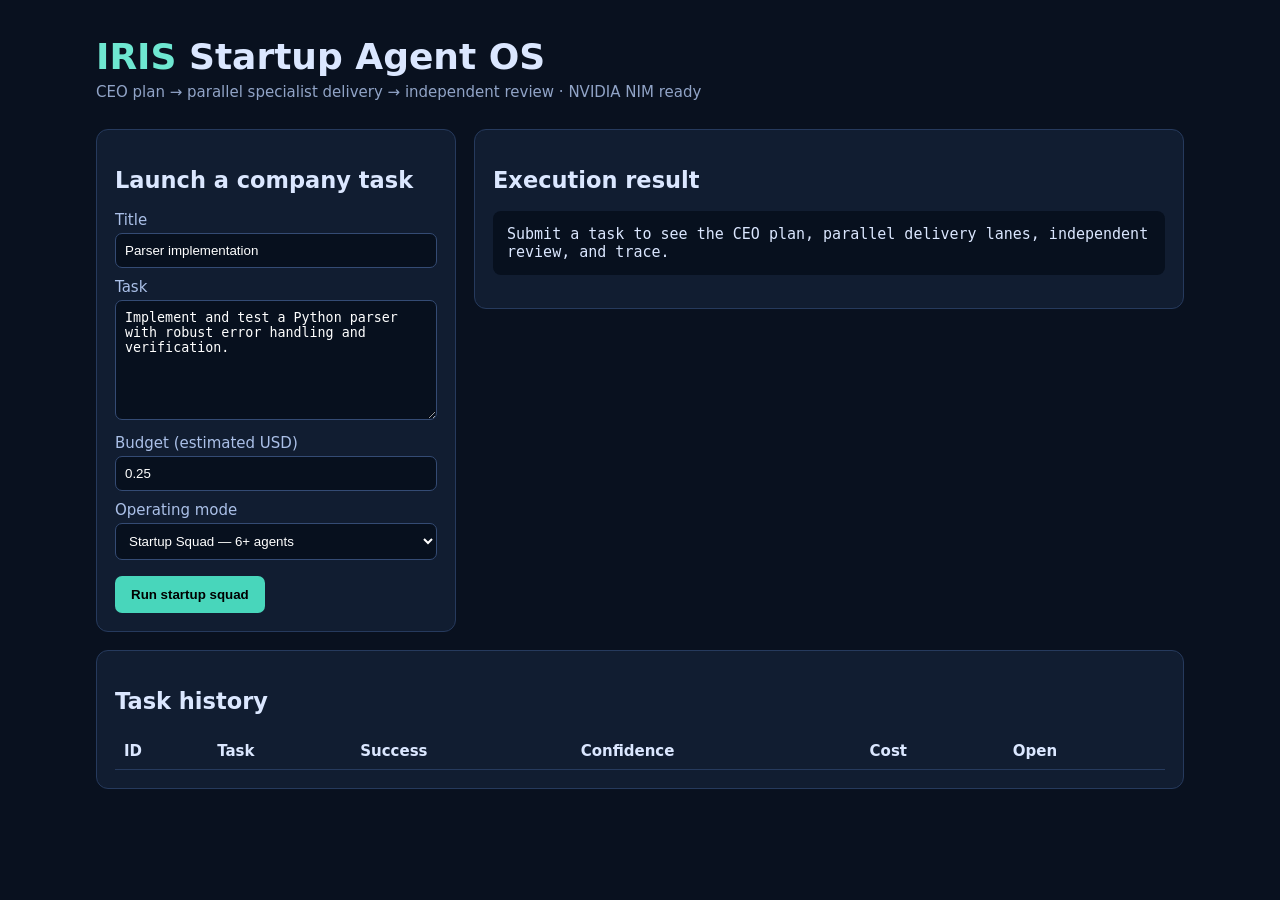
==== iris/dashboard.html @ 812ba133 "first commit" ====
<!doctype html>
<html><head><meta charset="utf-8"><title>IRIS Startup Agent OS</title><style>
*{box-sizing:border-box}body{margin:0;background:#09111f;color:#dbe7ff;font:15px system-ui,sans-serif}main{max-width:1160px;margin:auto;padding:36px}h1{font-size:36px;margin:0}h1 span{color:#6ee7d1}.sub{color:#91a4c7;margin:6px 0 28px}.grid{display:grid;grid-template-columns:360px 1fr;gap:18px}.card{background:#111d31;border:1px solid #263a5d;border-radius:12px;padding:18px}label{display:block;margin:10px 0 4px;color:#abc0e8}input,textarea,select{width:100%;background:#07101e;color:#fff;border:1px solid #344b74;border-radius:7px;padding:9px}textarea{height:120px}button{margin-top:16px;background:#48d6bb;border:0;border-radius:7px;padding:11px 16px;font-weight:700;cursor:pointer}.stat{display:inline-block;background:#182a47;border-radius:8px;padding:12px;margin:0 8px 12px 0}.stat b{font-size:22px;display:block;color:#6ee7d1}pre{white-space:pre-wrap;background:#07101e;padding:14px;border-radius:8px;max-height:430px;overflow:auto}table{width:100%;border-collapse:collapse}td,th{padding:9px;border-bottom:1px solid #263a5d;text-align:left}a{color:#6ee7d1;cursor:pointer}.pill{color:#6ee7d1}@media(max-width:760px){.grid{grid-template-columns:1fr}main{padding:18px}}
</style></head><body><main><h1><span>IRIS</span> Startup Agent OS</h1><p class="sub">CEO plan → parallel specialist delivery → independent review · NVIDIA NIM ready</p><div class="grid"><section class="card"><h2>Launch a company task</h2><label>Title</label><input id="title" value="Parser implementation"><label>Task</label><textarea id="prompt">Implement and test a Python parser with robust error handling and verification.</textarea><label>Budget (estimated USD)</label><input id="budget" type="number" step=".01" value="0.25"><label>Operating mode</label><select id="baseline"><option value="B8">Startup Squad — 6+ agents</option><option value="B0">Single CEO</option><option value="B1">Small team</option><option value="B3">Parallel squad</option><option value="B5">Resource-aware squad</option><option value="B7">Experience-aware squad</option></select><button onclick="submitTask()">Run startup squad</button></section><section><div id="stats"></div><div class="card"><h2>Execution result</h2><pre id="result">Submit a task to see the CEO plan, parallel delivery lanes, independent review, and trace.</pre></div></section></div><section class="card" style="margin-top:18px"><h2>Task history</h2><table><thead><tr><th>ID</th><th>Task</th><th>Success</th><th>Confidence</th><th>Cost</th><th>Open</th></tr></thead><tbody id="history"></tbody></table></section></main><script>
async function load(){let d=await fetch('/api/dashboard').then(r=>r.json());stats.innerHTML=`<div class=stat><b>${d.completed}</b>runs</div><div class=stat><b>${Math.round(d.success_rate*100)}%</b>success rate</div>`;history.innerHTML=d.tasks.map(t=>`<tr><td>${t.id}</td><td>${t.title}</td><td class=pill>${t.success?'PASS':'FAIL'}</td><td>${t.confidence}</td><td>$${t.cost}</td><td><a onclick="openTask(${t.id})">trace</a></td></tr>`).join('')}
async function submitTask(){result.textContent='CEO planning and launching parallel agents…';let body={title:title.value,prompt:prompt.value,budget:+budget.value,baseline:baseline.value};let d=await fetch('/api/tasks',{method:'POST',headers:{'Content-Type':'application/json'},body:JSON.stringify(body)}).then(r=>r.json());result.textContent=JSON.stringify(d,null,2);load()}
async function openTask(id){let d=await fetch('/api/tasks/'+id).then(r=>r.json());result.textContent=JSON.stringify(d,null,2)}load();
</script></body></html>
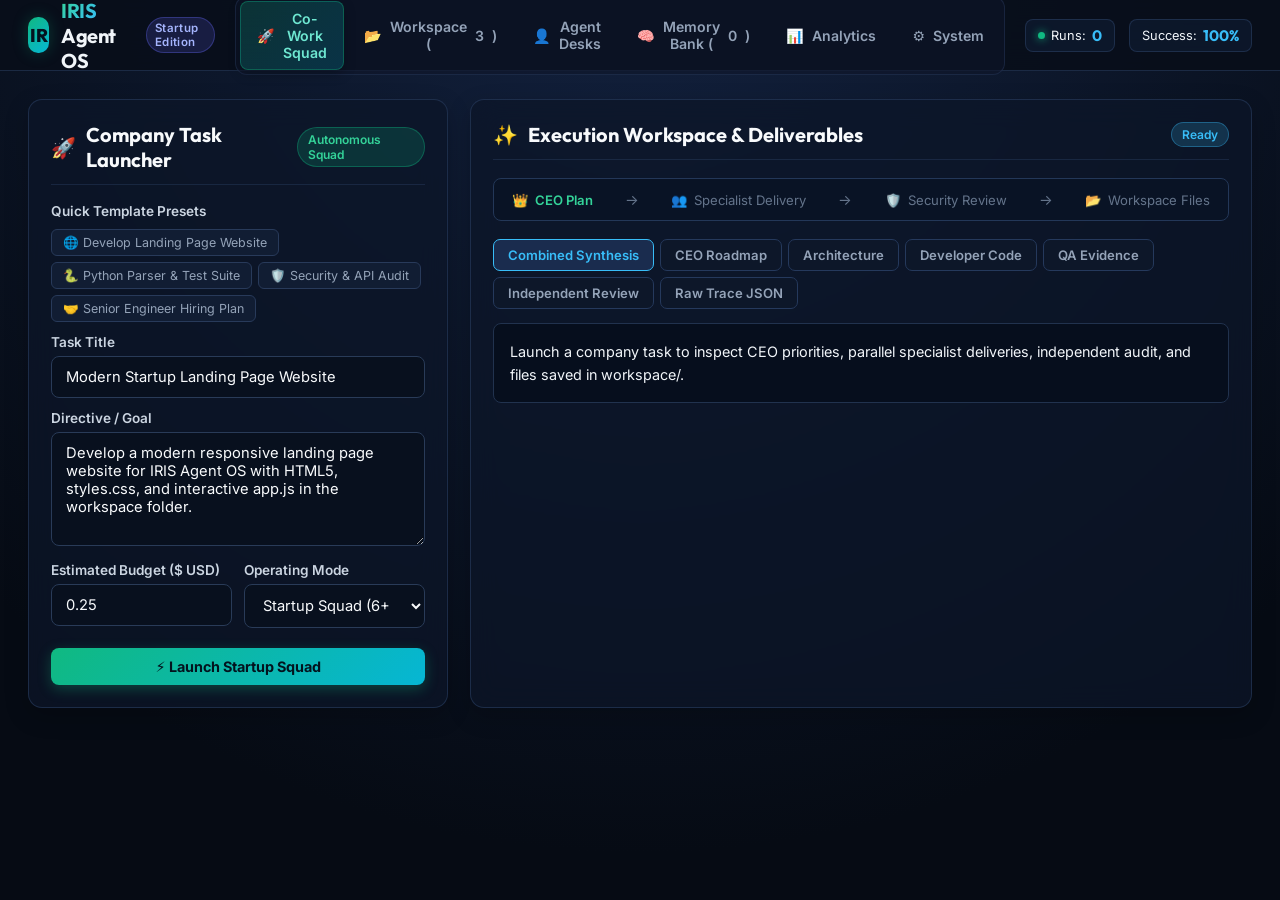
==== commit eadafc2d: "dashboard update" ====
--- a/iris/dashboard.html
+++ b/iris/dashboard.html
@@ -1,8 +1,1582 @@
 <!doctype html>
-<html><head><meta charset="utf-8"><title>IRIS Startup Agent OS</title><style>
-*{box-sizing:border-box}body{margin:0;background:#09111f;color:#dbe7ff;font:15px system-ui,sans-serif}main{max-width:1160px;margin:auto;padding:36px}h1{font-size:36px;margin:0}h1 span{color:#6ee7d1}.sub{color:#91a4c7;margin:6px 0 28px}.grid{display:grid;grid-template-columns:360px 1fr;gap:18px}.card{background:#111d31;border:1px solid #263a5d;border-radius:12px;padding:18px}label{display:block;margin:10px 0 4px;color:#abc0e8}input,textarea,select{width:100%;background:#07101e;color:#fff;border:1px solid #344b74;border-radius:7px;padding:9px}textarea{height:120px}button{margin-top:16px;background:#48d6bb;border:0;border-radius:7px;padding:11px 16px;font-weight:700;cursor:pointer}.stat{display:inline-block;background:#182a47;border-radius:8px;padding:12px;margin:0 8px 12px 0}.stat b{font-size:22px;display:block;color:#6ee7d1}pre{white-space:pre-wrap;background:#07101e;padding:14px;border-radius:8px;max-height:430px;overflow:auto}table{width:100%;border-collapse:collapse}td,th{padding:9px;border-bottom:1px solid #263a5d;text-align:left}a{color:#6ee7d1;cursor:pointer}.pill{color:#6ee7d1}@media(max-width:760px){.grid{grid-template-columns:1fr}main{padding:18px}}
-</style></head><body><main><h1><span>IRIS</span> Startup Agent OS</h1><p class="sub">CEO plan → parallel specialist delivery → independent review · NVIDIA NIM ready</p><div class="grid"><section class="card"><h2>Launch a company task</h2><label>Title</label><input id="title" value="Parser implementation"><label>Task</label><textarea id="prompt">Implement and test a Python parser with robust error handling and verification.</textarea><label>Budget (estimated USD)</label><input id="budget" type="number" step=".01" value="0.25"><label>Operating mode</label><select id="baseline"><option value="B8">Startup Squad — 6+ agents</option><option value="B0">Single CEO</option><option value="B1">Small team</option><option value="B3">Parallel squad</option><option value="B5">Resource-aware squad</option><option value="B7">Experience-aware squad</option></select><button onclick="submitTask()">Run startup squad</button></section><section><div id="stats"></div><div class="card"><h2>Execution result</h2><pre id="result">Submit a task to see the CEO plan, parallel delivery lanes, independent review, and trace.</pre></div></section></div><section class="card" style="margin-top:18px"><h2>Task history</h2><table><thead><tr><th>ID</th><th>Task</th><th>Success</th><th>Confidence</th><th>Cost</th><th>Open</th></tr></thead><tbody id="history"></tbody></table></section></main><script>
-async function load(){let d=await fetch('/api/dashboard').then(r=>r.json());stats.innerHTML=`<div class=stat><b>${d.completed}</b>runs</div><div class=stat><b>${Math.round(d.success_rate*100)}%</b>success rate</div>`;history.innerHTML=d.tasks.map(t=>`<tr><td>${t.id}</td><td>${t.title}</td><td class=pill>${t.success?'PASS':'FAIL'}</td><td>${t.confidence}</td><td>$${t.cost}</td><td><a onclick="openTask(${t.id})">trace</a></td></tr>`).join('')}
-async function submitTask(){result.textContent='CEO planning and launching parallel agents…';let body={title:title.value,prompt:prompt.value,budget:+budget.value,baseline:baseline.value};let d=await fetch('/api/tasks',{method:'POST',headers:{'Content-Type':'application/json'},body:JSON.stringify(body)}).then(r=>r.json());result.textContent=JSON.stringify(d,null,2);load()}
-async function openTask(id){let d=await fetch('/api/tasks/'+id).then(r=>r.json());result.textContent=JSON.stringify(d,null,2)}load();
-</script></body></html>
+<html lang="en">
+<head>
+  <meta charset="utf-8">
+  <meta name="viewport" content="width=device-width, initial-scale=1.0">
+  <title>IRIS Startup Agent OS — Autonomous Co-Work & Multi-Agent Workspace</title>
+  <link rel="preconnect" href="https://fonts.googleapis.com">
+  <link rel="preconnect" href="https://fonts.gstatic.com" crossorigin>
+  <link href="https://fonts.googleapis.com/css2?family=Outfit:wght@400;500;600;700;800&family=Inter:wght@300;400;500;600;700&family=JetBrains+Mono:wght@400;500&display=swap" rel="stylesheet">
+  <style>
+    :root {
+      --bg-base: #060b14;
+      --bg-card: rgba(13, 22, 40, 0.75);
+      --bg-card-hover: rgba(18, 30, 54, 0.85);
+      --border: rgba(45, 66, 102, 0.55);
+      --border-focus: #38bdf8;
+      --primary: #10b981;
+      --primary-glow: rgba(16, 185, 129, 0.25);
+      --accent: #06b6d4;
+      --indigo: #6366f1;
+      --warning: #f59e0b;
+      --danger: #ef4444;
+      --text: #f1f5f9;
+      --text-muted: #94a3b8;
+      --text-dim: #64748b;
+      --radius: 14px;
+      --radius-sm: 8px;
+    }
+    * { box-sizing: border-box; margin: 0; padding: 0; }
+    body {
+      background: radial-gradient(circle at 50% -10%, #132240 0%, var(--bg-base) 80%);
+      color: var(--text);
+      font-family: 'Inter', system-ui, sans-serif;
+      min-height: 100vh;
+      display: flex;
+      flex-direction: column;
+    }
+    a { color: var(--accent); text-decoration: none; cursor: pointer; }
+    button { font-family: inherit; }
+
+    /* Top Navigation Header */
+    header.navbar {
+      background: rgba(8, 14, 26, 0.88);
+      backdrop-filter: blur(18px);
+      border-bottom: 1px solid var(--border);
+      position: sticky;
+      top: 0;
+      z-index: 100;
+      padding: 0 28px;
+    }
+    .nav-inner {
+      max-width: 1400px;
+      margin: 0 auto;
+      height: 70px;
+      display: flex;
+      align-items: center;
+      justify-content: space-between;
+      gap: 20px;
+    }
+    .brand {
+      display: flex;
+      align-items: center;
+      gap: 12px;
+      cursor: pointer;
+    }
+    .brand-logo {
+      width: 36px;
+      height: 36px;
+      border-radius: 10px;
+      background: linear-gradient(135deg, #10b981, #06b6d4);
+      display: flex;
+      align-items: center;
+      justify-content: center;
+      font-family: 'Outfit', sans-serif;
+      font-weight: 800;
+      color: #03131e;
+      font-size: 1.15rem;
+      box-shadow: 0 0 16px var(--primary-glow);
+    }
+    .brand-title {
+      font-family: 'Outfit', sans-serif;
+      font-weight: 700;
+      font-size: 1.25rem;
+      letter-spacing: -0.5px;
+    }
+    .brand-title span {
+      background: linear-gradient(135deg, #34d399, #38bdf8);
+      -webkit-background-clip: text;
+      -webkit-text-fill-color: transparent;
+    }
+    .brand-badge {
+      font-size: 0.72rem;
+      background: rgba(99, 102, 241, 0.18);
+      border: 1px solid rgba(99, 102, 241, 0.35);
+      color: #a5b4fc;
+      padding: 3px 8px;
+      border-radius: 999px;
+      font-weight: 600;
+      letter-spacing: 0.3px;
+    }
+
+    /* Nav Tabs */
+    .nav-tabs {
+      display: flex;
+      align-items: center;
+      gap: 4px;
+      background: rgba(15, 23, 42, 0.6);
+      padding: 4px;
+      border-radius: 12px;
+      border: 1px solid rgba(45, 66, 102, 0.4);
+    }
+    .nav-btn {
+      background: transparent;
+      border: none;
+      color: var(--text-muted);
+      font-size: 0.88rem;
+      font-weight: 600;
+      padding: 8px 16px;
+      border-radius: 8px;
+      cursor: pointer;
+      display: flex;
+      align-items: center;
+      gap: 8px;
+      transition: all 0.2s ease;
+    }
+    .nav-btn:hover { color: var(--text); background: rgba(255, 255, 255, 0.05); }
+    .nav-btn.active {
+      background: linear-gradient(135deg, rgba(16, 185, 129, 0.2), rgba(6, 182, 212, 0.2));
+      color: #6ee7d1;
+      border: 1px solid rgba(16, 185, 129, 0.35);
+      box-shadow: 0 4px 12px rgba(0, 0, 0, 0.25);
+    }
+    .pulse-dot {
+      width: 7px;
+      height: 7px;
+      border-radius: 50%;
+      background: var(--primary);
+      box-shadow: 0 0 8px var(--primary);
+      animation: pulse 2s infinite;
+    }
+    @keyframes pulse { 0%, 100% { opacity: 1; transform: scale(1); } 50% { opacity: 0.4; transform: scale(0.8); } }
+
+    /* Quick KPI Bar */
+    .nav-kpis {
+      display: flex;
+      align-items: center;
+      gap: 14px;
+    }
+    .kpi-chip {
+      background: rgba(18, 30, 54, 0.6);
+      border: 1px solid var(--border);
+      padding: 6px 12px;
+      border-radius: 8px;
+      font-size: 0.8rem;
+      display: flex;
+      align-items: center;
+      gap: 6px;
+    }
+    .kpi-chip strong { color: #38bdf8; font-family: 'Outfit', sans-serif; font-size: 0.95rem; }
+
+    /* Main Container & Page Views */
+    main.content {
+      max-width: 1400px;
+      width: 100%;
+      margin: 0 auto;
+      padding: 28px 28px 60px;
+      flex: 1;
+    }
+    .page-view { display: none; animation: fadeIn 0.25s ease-out; }
+    .page-view.active { display: block; }
+    @keyframes fadeIn { from { opacity: 0; transform: translateY(6px); } to { opacity: 1; transform: translateY(0); } }
+
+    /* Common Card Styles */
+    .card {
+      background: var(--bg-card);
+      border: 1px solid var(--border);
+      border-radius: var(--radius);
+      padding: 22px;
+      backdrop-filter: blur(14px);
+      box-shadow: 0 8px 24px rgba(0, 0, 0, 0.2);
+    }
+    .card-header {
+      display: flex;
+      align-items: center;
+      justify-content: space-between;
+      margin-bottom: 18px;
+      padding-bottom: 12px;
+      border-bottom: 1px solid rgba(45, 66, 102, 0.4);
+    }
+    .card-title {
+      font-family: 'Outfit', sans-serif;
+      font-size: 1.25rem;
+      font-weight: 700;
+      color: #f8fafc;
+      display: flex;
+      align-items: center;
+      gap: 10px;
+    }
+    .badge-pill {
+      font-size: 0.75rem;
+      font-weight: 600;
+      padding: 4px 10px;
+      border-radius: 999px;
+      display: inline-flex;
+      align-items: center;
+      gap: 5px;
+    }
+    .badge-pill.green { background: rgba(16, 185, 129, 0.18); color: #34d399; border: 1px solid rgba(16, 185, 129, 0.35); }
+    .badge-pill.blue { background: rgba(56, 189, 248, 0.18); color: #38bdf8; border: 1px solid rgba(56, 189, 248, 0.35); }
+    .badge-pill.amber { background: rgba(245, 158, 11, 0.18); color: #fbbf24; border: 1px solid rgba(245, 158, 11, 0.35); }
+    .badge-pill.rose { background: rgba(239, 68, 68, 0.18); color: #f87171; border: 1px solid rgba(239, 68, 68, 0.35); }
+
+    /* Form Inputs */
+    label { display: block; font-size: 0.85rem; font-weight: 600; color: #cbd5e1; margin: 12px 0 6px; }
+    input, textarea, select {
+      width: 100%;
+      background: #08101e;
+      color: #f8fafc;
+      border: 1px solid #293b58;
+      border-radius: var(--radius-sm);
+      padding: 11px 14px;
+      font-family: inherit;
+      font-size: 0.92rem;
+      outline: none;
+      transition: border-color 0.2s, box-shadow 0.2s;
+    }
+    input:focus, textarea:focus, select:focus {
+      border-color: var(--border-focus);
+      box-shadow: 0 0 0 3px rgba(56, 189, 248, 0.15);
+    }
+    textarea { resize: vertical; min-height: 110px; }
+
+    /* Buttons */
+    .btn {
+      display: inline-flex;
+      align-items: center;
+      justify-content: center;
+      gap: 8px;
+      padding: 10px 20px;
+      border-radius: var(--radius-sm);
+      font-weight: 600;
+      font-size: 0.9rem;
+      cursor: pointer;
+      border: none;
+      transition: all 0.2s ease;
+    }
+    .btn-primary {
+      background: linear-gradient(135deg, #10b981 0%, #06b6d4 100%);
+      color: #03131e;
+      font-weight: 700;
+      box-shadow: 0 4px 14px rgba(16, 185, 129, 0.3);
+    }
+    .btn-primary:hover {
+      opacity: 0.92;
+      transform: translateY(-1px);
+      box-shadow: 0 6px 20px rgba(16, 185, 129, 0.4);
+    }
+    .btn-secondary {
+      background: #17253d;
+      color: #e2e8f0;
+      border: 1px solid #334768;
+    }
+    .btn-secondary:hover { background: #1e3354; color: #fff; }
+    .btn-danger { background: rgba(239, 68, 68, 0.2); color: #f87171; border: 1px solid rgba(239, 68, 68, 0.4); }
+    .btn-danger:hover { background: rgba(239, 68, 68, 0.3); }
+
+    /* Grid Layouts */
+    .grid-cowork {
+      display: grid;
+      grid-template-columns: 420px 1fr;
+      gap: 22px;
+    }
+    @media (max-width: 1024px) {
+      .grid-cowork { grid-template-columns: 1fr; }
+    }
+
+    /* Template Presets */
+    .presets-container {
+      display: flex;
+      flex-wrap: wrap;
+      gap: 6px;
+      margin-top: 10px;
+      margin-bottom: 12px;
+    }
+    .preset-chip {
+      background: #111d33;
+      border: 1px solid #283a5a;
+      color: #94a3b8;
+      padding: 5px 11px;
+      border-radius: 6px;
+      font-size: 0.78rem;
+      cursor: pointer;
+      transition: all 0.15s;
+    }
+    .preset-chip:hover {
+      background: #1c2e4e;
+      color: #38bdf8;
+      border-color: #38bdf8;
+    }
+
+    /* Execution Progress Banner */
+    .execution-steps {
+      display: flex;
+      align-items: center;
+      justify-content: space-between;
+      background: #091325;
+      border: 1px solid #233758;
+      padding: 12px 18px;
+      border-radius: var(--radius-sm);
+      margin-bottom: 18px;
+      font-size: 0.82rem;
+    }
+    .step-item {
+      display: flex;
+      align-items: center;
+      gap: 7px;
+      color: var(--text-dim);
+    }
+    .step-item.active { color: #38bdf8; font-weight: 600; }
+    .step-item.done { color: #34d399; font-weight: 600; }
+    .step-arrow { color: var(--text-dim); font-size: 0.9rem; }
+
+    /* Memory Recall Banner */
+    .memory-recall-banner {
+      background: linear-gradient(135deg, rgba(99, 102, 241, 0.15), rgba(6, 182, 212, 0.15));
+      border: 1px solid rgba(99, 102, 241, 0.4);
+      border-radius: var(--radius-sm);
+      padding: 12px 16px;
+      margin-bottom: 16px;
+      display: flex;
+      align-items: center;
+      gap: 12px;
+      font-size: 0.88rem;
+    }
+    .memory-icon { font-size: 1.3rem; }
+
+    /* Deliverables Tabs */
+    .deliverables-tabs {
+      display: flex;
+      flex-wrap: wrap;
+      gap: 6px;
+      margin-bottom: 14px;
+    }
+    .deliv-tab-btn {
+      background: #0d1729;
+      border: 1px solid #25395c;
+      color: #94a3b8;
+      padding: 7px 14px;
+      border-radius: 7px;
+      font-size: 0.82rem;
+      cursor: pointer;
+      font-weight: 600;
+    }
+    .deliv-tab-btn.active {
+      background: #1a2c4e;
+      color: #38bdf8;
+      border-color: #38bdf8;
+    }
+    .deliverable-content {
+      background: #060e1d;
+      border: 1px solid #21324e;
+      border-radius: var(--radius-sm);
+      padding: 16px;
+      font-size: 0.9rem;
+      line-height: 1.6;
+      max-height: 480px;
+      overflow-y: auto;
+      white-space: pre-wrap;
+      font-family: 'Inter', sans-serif;
+    }
+
+    /* Workspace Explorer Layout */
+    .grid-workspace {
+      display: grid;
+      grid-template-columns: 340px 1fr;
+      gap: 22px;
+      height: calc(100vh - 170px);
+      min-height: 600px;
+    }
+    .file-list {
+      display: flex;
+      flex-direction: column;
+      gap: 6px;
+      overflow-y: auto;
+      max-height: calc(100vh - 270px);
+    }
+    .file-item {
+      display: flex;
+      align-items: center;
+      justify-content: space-between;
+      background: #091325;
+      border: 1px solid #223555;
+      padding: 10px 14px;
+      border-radius: 8px;
+      cursor: pointer;
+      transition: all 0.15s;
+    }
+    .file-item:hover, .file-item.selected {
+      background: #132442;
+      border-color: #38bdf8;
+    }
+    .file-item-name {
+      display: flex;
+      align-items: center;
+      gap: 8px;
+      font-size: 0.88rem;
+      font-weight: 500;
+    }
+    .file-meta { font-size: 0.72rem; color: var(--text-dim); }
+
+    /* Workspace Live Preview Iframe */
+    .preview-container {
+      width: 100%;
+      height: 100%;
+      display: flex;
+      flex-direction: column;
+      background: #091325;
+      border-radius: var(--radius-sm);
+      overflow: hidden;
+      border: 1px solid #223555;
+    }
+    .preview-toolbar {
+      display: flex;
+      align-items: center;
+      justify-content: space-between;
+      background: #0e1b30;
+      padding: 10px 16px;
+      border-bottom: 1px solid #223555;
+    }
+    .preview-url {
+      background: #07101e;
+      border: 1px solid #223555;
+      border-radius: 6px;
+      padding: 4px 12px;
+      font-family: monospace;
+      font-size: 0.8rem;
+      color: #38bdf8;
+      display: flex;
+      align-items: center;
+      gap: 8px;
+    }
+    .preview-iframe {
+      width: 100%;
+      flex: 1;
+      border: none;
+      background: #fff;
+    }
+
+    /* Agent Desks View */
+    .agent-selector-bar {
+      display: flex;
+      flex-wrap: wrap;
+      gap: 8px;
+      margin-bottom: 22px;
+    }
+    .agent-pill-btn {
+      background: #0d1729;
+      border: 1px solid #25395c;
+      color: #cbd5e1;
+      padding: 10px 18px;
+      border-radius: 10px;
+      font-size: 0.88rem;
+      font-weight: 600;
+      cursor: pointer;
+      display: flex;
+      align-items: center;
+      gap: 8px;
+      transition: all 0.2s;
+    }
+    .agent-pill-btn:hover { background: #172744; border-color: #38bdf8; }
+    .agent-pill-btn.active {
+      background: linear-gradient(135deg, rgba(16, 185, 129, 0.25), rgba(6, 182, 212, 0.25));
+      border-color: #34d399;
+      color: #fff;
+      box-shadow: 0 4px 14px rgba(16, 185, 129, 0.2);
+    }
+    .agent-desk-grid {
+      display: grid;
+      grid-template-columns: 380px 1fr;
+      gap: 22px;
+    }
+    @media (max-width: 960px) { .agent-desk-grid { grid-template-columns: 1fr; } }
+
+    /* Firewall Alert Banner */
+    .firewall-alert {
+      background: rgba(239, 68, 68, 0.12);
+      border: 1px solid rgba(239, 68, 68, 0.45);
+      border-radius: var(--radius-sm);
+      padding: 16px;
+      margin-top: 14px;
+      animation: shake 0.3s ease-in-out;
+    }
+    @keyframes shake {
+      0%, 100% { transform: translateX(0); }
+      25% { transform: translateX(-4px); }
+      75% { transform: translateX(4px); }
+    }
+    .firewall-alert-header {
+      display: flex;
+      align-items: center;
+      gap: 8px;
+      color: #f87171;
+      font-weight: 700;
+      font-size: 0.95rem;
+      margin-bottom: 8px;
+    }
+    .firewall-alert p {
+      color: #cbd5e1;
+      font-size: 0.88rem;
+      line-height: 1.5;
+    }
+
+    /* Memory Bank View */
+    .memory-grid {
+      display: grid;
+      grid-template-columns: repeat(auto-fill, minmax(320px, 1fr));
+      gap: 18px;
+      margin-top: 18px;
+    }
+    .memory-card {
+      background: var(--bg-card);
+      border: 1px solid var(--border);
+      border-radius: var(--radius);
+      padding: 18px;
+      display: flex;
+      flex-direction: column;
+      justify-content: space-between;
+      transition: transform 0.2s, border-color 0.2s;
+    }
+    .memory-card:hover { transform: translateY(-3px); border-color: rgba(99, 102, 241, 0.6); }
+    .memory-header { display: flex; align-items: center; justify-content: space-between; margin-bottom: 10px; }
+    .keywords-wrap { display: flex; flex-wrap: wrap; gap: 4px; margin-bottom: 12px; }
+    .kw-tag { background: #15223c; border: 1px solid #2b3d60; color: #7dd3fc; font-size: 0.72rem; padding: 2px 8px; border-radius: 4px; }
+    .lesson-text { font-size: 0.9rem; color: #e2e8f0; line-height: 1.5; font-style: italic; margin-bottom: 14px; }
+
+    /* Task History Table */
+    table.data-table {
+      width: 100%;
+      border-collapse: collapse;
+      font-size: 0.88rem;
+    }
+    table.data-table th, table.data-table td {
+      padding: 12px 14px;
+      border-bottom: 1px solid rgba(45, 66, 102, 0.45);
+      text-align: left;
+    }
+    table.data-table th {
+      background: #091325;
+      color: var(--text-muted);
+      font-weight: 600;
+      text-transform: uppercase;
+      font-size: 0.75rem;
+      letter-spacing: 0.5px;
+    }
+    table.data-table tr:hover td { background: rgba(255, 255, 255, 0.02); }
+
+    /* Modal */
+    .modal-backdrop {
+      position: fixed;
+      inset: 0;
+      background: rgba(0, 0, 0, 0.75);
+      backdrop-filter: blur(6px);
+      z-index: 200;
+      display: none;
+      align-items: center;
+      justify-content: center;
+      padding: 20px;
+    }
+    .modal-backdrop.active { display: flex; }
+    .modal-box {
+      background: #0e172a;
+      border: 1px solid var(--border);
+      border-radius: var(--radius);
+      max-width: 800px;
+      width: 100%;
+      max-height: 85vh;
+      display: flex;
+      flex-direction: column;
+      overflow: hidden;
+      box-shadow: 0 20px 40px rgba(0, 0, 0, 0.6);
+    }
+    .modal-header {
+      padding: 18px 22px;
+      border-bottom: 1px solid var(--border);
+      display: flex;
+      align-items: center;
+      justify-content: space-between;
+    }
+    .modal-body { padding: 22px; overflow-y: auto; flex: 1; }
+    .modal-close {
+      background: transparent;
+      border: none;
+      color: var(--text-dim);
+      font-size: 1.4rem;
+      cursor: pointer;
+    }
+    .modal-close:hover { color: #fff; }
+
+    /* Code Pre block */
+    pre.code-block {
+      background: #050b16;
+      border: 1px solid #1c2b42;
+      border-radius: var(--radius-sm);
+      padding: 14px;
+      font-family: 'JetBrains Mono', monospace;
+      font-size: 0.85rem;
+      color: #e2e8f0;
+      overflow-x: auto;
+      line-height: 1.5;
+    }
+  </style>
+</head>
+<body>
+
+  <!-- Top Navigation Header -->
+  <header class="navbar">
+    <div class="nav-inner">
+      <div class="brand" onclick="switchTab('cowork')">
+        <div class="brand-logo">IR</div>
+        <div>
+          <div class="brand-title"><span>IRIS</span> Agent OS</div>
+        </div>
+        <div class="brand-badge">Startup Edition</div>
+      </div>
+
+      <!-- Navigation Tabs -->
+      <nav class="nav-tabs">
+        <button class="nav-btn active" id="tab-btn-cowork" onclick="switchTab('cowork')">
+          <span>🚀</span> Co-Work Squad
+        </button>
+        <button class="nav-btn" id="tab-btn-workspace" onclick="switchTab('workspace')">
+          <span>📂</span> Workspace (<span id="nav-file-count">3</span>)
+        </button>
+        <button class="nav-btn" id="tab-btn-agents" onclick="switchTab('agents')">
+          <span>👤</span> Agent Desks
+        </button>
+        <button class="nav-btn" id="tab-btn-memory" onclick="switchTab('memory')">
+          <span>🧠</span> Memory Bank (<span id="nav-mem-count">0</span>)
+        </button>
+        <button class="nav-btn" id="tab-btn-history" onclick="switchTab('history')">
+          <span>📊</span> Analytics
+        </button>
+        <button class="nav-btn" id="tab-btn-settings" onclick="switchTab('settings')">
+          <span>⚙️</span> System
+        </button>
+      </nav>
+
+      <!-- KPI Bar -->
+      <div class="nav-kpis">
+        <div class="kpi-chip">
+          <span class="pulse-dot"></span>
+          <span>Runs:</span>
+          <strong id="kpi-runs">0</strong>
+        </div>
+        <div class="kpi-chip">
+          <span>Success:</span>
+          <strong id="kpi-success">100%</strong>
+        </div>
+      </div>
+    </div>
+  </header>
+
+  <main class="content">
+
+    <!-- PAGE 1: CO-WORK SQUAD WORKSPACE -->
+    <section id="page-cowork" class="page-view active">
+      <div class="grid-cowork">
+        <!-- Left: Task Composer -->
+        <div class="card">
+          <div class="card-header">
+            <div class="card-title"><span>🚀</span> Company Task Launcher</div>
+            <span class="badge-pill green">Autonomous Squad</span>
+          </div>
+
+          <label>Quick Template Presets</label>
+          <div class="presets-container">
+            <span class="preset-chip" onclick="applyPreset('website')">🌐 Develop Landing Page Website</span>
+            <span class="preset-chip" onclick="applyPreset('parser')">🐍 Python Parser & Test Suite</span>
+            <span class="preset-chip" onclick="applyPreset('security')">🛡️ Security & API Audit</span>
+            <span class="preset-chip" onclick="applyPreset('hiring')">🤝 Senior Engineer Hiring Plan</span>
+          </div>
+
+          <label for="task-title">Task Title</label>
+          <input id="task-title" value="Modern Startup Landing Page Website">
+
+          <label for="task-prompt">Directive / Goal</label>
+          <textarea id="task-prompt" rows="5">Develop a modern responsive landing page website for IRIS Agent OS with HTML5, styles.css, and interactive app.js in the workspace folder.</textarea>
+
+          <div style="display: grid; grid-template-columns: 1fr 1fr; gap: 12px;">
+            <div>
+              <label for="task-budget">Estimated Budget ($ USD)</label>
+              <input id="task-budget" type="number" step="0.05" value="0.25">
+            </div>
+            <div>
+              <label for="task-baseline">Operating Mode</label>
+              <select id="task-baseline">
+                <option value="B8">Startup Squad (6+ Specialists)</option>
+                <option value="B7">Experience & Memory Aware</option>
+                <option value="B5">Resource Aware Squad</option>
+                <option value="B3">Parallel Delivery Squad</option>
+                <option value="B1">Small Team</option>
+                <option value="B0">Solo CEO</option>
+              </select>
+            </div>
+          </div>
+
+          <button id="btn-run-squad" class="btn btn-primary" style="width: 100%; margin-top: 20px;" onclick="runSquadTask()">
+            <span>⚡ Launch Startup Squad</span>
+          </button>
+        </div>
+
+        <!-- Right: Execution Engine & Deliverables -->
+        <div class="card">
+          <div class="card-header">
+            <div class="card-title"><span>✨</span> Execution Workspace & Deliverables</div>
+            <div id="execution-status-badge" class="badge-pill blue">Ready</div>
+          </div>
+
+          <!-- Progress Stepper -->
+          <div class="execution-steps" id="execution-stepper">
+            <div class="step-item done" id="step-ceo"><span>👑</span> CEO Plan</div>
+            <span class="step-arrow">→</span>
+            <div class="step-item" id="step-parallel"><span>👥</span> Specialist Delivery</div>
+            <span class="step-arrow">→</span>
+            <div class="step-item" id="step-review"><span>🛡️</span> Security Review</div>
+            <span class="step-arrow">→</span>
+            <div class="step-item" id="step-workspace"><span>📂</span> Workspace Files</div>
+          </div>
+
+          <!-- Memory Recall Banner -->
+          <div id="memory-recall-box" class="memory-recall-banner" style="display: none;">
+            <div class="memory-icon">🧠</div>
+            <div>
+              <strong>Persistent Memory Injected:</strong>
+              <span id="memory-recall-text">Learned experience #1 matched task capabilities.</span>
+            </div>
+          </div>
+
+          <!-- Workspace Files Generated Pill -->
+          <div id="workspace-alert-box" style="display: none; margin-bottom: 14px; background: rgba(16,185,129,0.15); border: 1px solid rgba(16,185,129,0.4); border-radius: 8px; padding: 10px 14px; align-items: center; justify-content: space-between;">
+            <div style="font-size: 0.88rem; color: #34d399;">
+              🎉 <strong>Workspace Updated:</strong> New files written to <code style="color: #6ee7d1;">workspace/</code>!
+            </div>
+            <button class="btn btn-secondary" style="padding: 5px 12px; font-size: 0.8rem;" onclick="switchTab('workspace')">View in Workspace →</button>
+          </div>
+
+          <!-- Deliverables Tabs -->
+          <div class="deliverables-tabs" id="deliv-tabs-bar">
+            <button class="deliv-tab-btn active" onclick="showDeliverableTab('all')">Combined Synthesis</button>
+            <button class="deliv-tab-btn" onclick="showDeliverableTab('ceo')">CEO Roadmap</button>
+            <button class="deliv-tab-btn" onclick="showDeliverableTab('architect')">Architecture</button>
+            <button class="deliv-tab-btn" onclick="showDeliverableTab('developer')">Developer Code</button>
+            <button class="deliv-tab-btn" onclick="showDeliverableTab('testing')">QA Evidence</button>
+            <button class="deliv-tab-btn" onclick="showDeliverableTab('review')">Independent Review</button>
+            <button class="deliv-tab-btn" onclick="showDeliverableTab('json')">Raw Trace JSON</button>
+          </div>
+
+          <div class="deliverable-content" id="deliverable-body">Launch a company task to inspect CEO priorities, parallel specialist deliveries, independent audit, and files saved in workspace/.</div>
+        </div>
+      </div>
+    </section>
+
+    <!-- PAGE 2: WORKSPACE FILE EXPLORER & LIVE PREVIEW -->
+    <section id="page-workspace" class="page-view">
+      <div class="grid-workspace">
+        <!-- Left: Workspace File List -->
+        <div class="card" style="display: flex; flex-direction: column;">
+          <div class="card-header">
+            <div class="card-title"><span>📂</span> Workspace Files</div>
+            <button class="btn btn-secondary" style="padding: 4px 10px; font-size: 0.8rem;" onclick="loadWorkspaceFiles()">↻ Refresh</button>
+          </div>
+          <p style="color: var(--text-dim); font-size: 0.8rem; margin-bottom: 12px;">
+            Target directory: <code style="color: #38bdf8;">/workspace/</code>. All files created by agents are stored and previewed live here.
+          </p>
+
+          <div class="file-list" id="workspace-file-list">
+            <!-- Populated dynamically -->
+          </div>
+
+          <div style="margin-top: auto; padding-top: 14px; border-top: 1px solid var(--border); display: flex; gap: 8px;">
+            <input id="new-file-name" placeholder="e.g. styles.css" style="padding: 8px;">
+            <button class="btn btn-secondary" style="padding: 8px 14px;" onclick="createNewFile()">+ File</button>
+          </div>
+        </div>
+
+        <!-- Right: Live Preview & Code Inspector -->
+        <div class="preview-container">
+          <div class="preview-toolbar">
+            <div style="display: flex; align-items: center; gap: 10px;">
+              <button class="btn btn-secondary" id="preview-mode-web-btn" style="padding: 6px 14px; font-size: 0.8rem;" onclick="setPreviewMode('web')">🌐 Live Web Preview</button>
+              <button class="btn btn-secondary" id="preview-mode-code-btn" style="padding: 6px 14px; font-size: 0.8rem;" onclick="setPreviewMode('code')">📝 Code Inspector</button>
+            </div>
+            <div class="preview-url">
+              <span class="pulse-dot"></span>
+              <span id="preview-url-text">http://127.0.0.1:8000/workspace/index.html</span>
+              <a id="preview-external-link" href="/workspace/index.html" target="_blank" style="margin-left: 8px; font-size: 0.8rem;">↗ Open</a>
+            </div>
+            <div>
+              <button class="btn btn-secondary" style="padding: 5px 12px; font-size: 0.8rem;" onclick="reloadPreview()">↻ Reload</button>
+            </div>
+          </div>
+
+          <!-- Live Web Preview iframe -->
+          <iframe id="preview-frame" class="preview-iframe" src="/workspace/index.html"></iframe>
+
+          <!-- Code Inspector & Editor -->
+          <div id="code-inspector" style="display: none; flex: 1; flex-direction: column; padding: 14px; background: #060b16;">
+            <div style="display: flex; justify-content: space-between; align-items: center; margin-bottom: 8px;">
+              <span id="editing-filename" style="font-family: monospace; font-size: 0.88rem; color: #38bdf8;">index.html</span>
+              <button class="btn btn-primary" style="padding: 6px 14px; font-size: 0.8rem;" onclick="saveCurrentFile()">Save Changes</button>
+            </div>
+            <textarea id="file-editor-content" style="flex: 1; height: 100%; font-family: 'JetBrains Mono', monospace; font-size: 0.88rem; background: #081120; border-color: #243552;"></textarea>
+          </div>
+        </div>
+      </div>
+    </section>
+
+    <!-- PAGE 3: AGENT DESKS (1-ON-1 & STRICT FIREWALL) -->
+    <section id="page-agents" class="page-view">
+      <div class="agent-selector-bar" id="agent-selector-bar">
+        <!-- Agent pill buttons populated dynamically -->
+      </div>
+
+      <div class="agent-desk-grid">
+        <!-- Left: Agent Profile & Firewall Specs -->
+        <div class="card">
+          <div class="card-header">
+            <div class="card-title" id="desk-agent-title">👑 CEO Agent Desk</div>
+            <span class="badge-pill green" id="desk-agent-provider">Simulated</span>
+          </div>
+
+          <div style="text-align: center; margin-bottom: 16px;">
+            <div id="desk-agent-avatar" style="width: 64px; height: 64px; border-radius: 16px; background: rgba(16,185,129,0.2); border: 1px solid rgba(16,185,129,0.4); display: flex; align-items: center; justify-content: center; font-size: 2rem; margin: 0 auto 10px;">👑</div>
+            <h3 id="desk-agent-name" style="font-family: 'Outfit'; font-size: 1.3rem;">CEO Agent</h3>
+            <p id="desk-agent-mandate" style="color: var(--text-muted); font-size: 0.85rem; margin-top: 4px;">Own the business outcome, prioritize scope, risks, and acceptance criteria.</p>
+          </div>
+
+          <div style="background: #091325; border: 1px solid #203350; border-radius: var(--radius-sm); padding: 14px; margin-bottom: 16px;">
+            <div style="font-size: 0.82rem; font-weight: 700; color: #f87171; display: flex; align-items: center; gap: 6px; margin-bottom: 6px;">
+              <span>🛡️ Deterministic Role Firewall Boundary</span>
+            </div>
+            <p id="desk-agent-boundary" style="font-size: 0.82rem; color: #cbd5e1; line-height: 1.5;">
+              Hard boundary enforced: Cannot implement detailed code, run tests, or execute external tools.
+            </p>
+          </div>
+
+          <div style="display: grid; grid-template-columns: 1fr 1fr; gap: 10px; font-size: 0.82rem;">
+            <div style="background: #091325; padding: 8px 12px; border-radius: 6px; border: 1px solid #203350;">
+              <span style="color: var(--text-dim);">Reliability:</span>
+              <strong id="desk-agent-rel" style="color: #34d399; display: block; font-size: 1rem;">94%</strong>
+            </div>
+            <div style="background: #091325; padding: 8px 12px; border-radius: 6px; border: 1px solid #203350;">
+              <span style="color: var(--text-dim);">Cost / Turn:</span>
+              <strong id="desk-agent-cost" style="color: #38bdf8; display: block; font-size: 1rem;">$0.030</strong>
+            </div>
+          </div>
+
+          <!-- Scenario Firewall Demo Button -->
+          <div style="margin-top: 18px; border-top: 1px solid var(--border); padding-top: 14px;">
+            <label>Firewall Testing Scenarios</label>
+            <div id="desk-test-scenarios" style="display: flex; flex-direction: column; gap: 6px; margin-top: 8px;">
+              <!-- Dynamic buttons based on active agent -->
+            </div>
+          </div>
+        </div>
+
+        <!-- Right: 1-on-1 Interactive Chat Canvas -->
+        <div class="card" style="display: flex; flex-direction: column;">
+          <div class="card-header">
+            <div class="card-title"><span>💬</span> 1-on-1 Collaborative Desk</div>
+            <span class="badge-pill blue">Firewall Shield Active</span>
+          </div>
+
+          <div style="margin-bottom: 12px;">
+            <label for="desk-prompt-input">Direct Command to Agent</label>
+            <textarea id="desk-prompt-input" rows="4" placeholder="Type your directive or test a boundary violation..."></textarea>
+            <div style="display: flex; justify-content: flex-end; margin-top: 8px;">
+              <button class="btn btn-primary" id="btn-agent-chat" onclick="submitAgentChat()">
+                <span>⚡ Send Directive</span>
+              </button>
+            </div>
+          </div>
+
+          <!-- Firewall Intercept Notification -->
+          <div id="desk-firewall-box" class="firewall-alert" style="display: none;">
+            <div class="firewall-alert-header">
+              <span>🛡️ FIREWALL BOUNDARY INTERCEPTED</span>
+            </div>
+            <p id="desk-firewall-msg"></p>
+            <div style="margin-top: 10px;">
+              <button class="btn btn-secondary" id="desk-firewall-redirect-btn" style="padding: 6px 14px; font-size: 0.8rem;">
+                Switch to Recommended Agent →
+              </button>
+            </div>
+          </div>
+
+          <!-- Agent Response Output -->
+          <div style="flex: 1; margin-top: 14px; display: flex; flex-direction: column;">
+            <label>Agent Output & Deliverable</label>
+            <div id="desk-response-box" class="deliverable-content" style="flex: 1; min-height: 220px;">
+              Direct a command to this specialist. If they attempt an action outside their mandate, the firewall will block execution and guide you to the proper specialist.
+            </div>
+          </div>
+        </div>
+      </div>
+    </section>
+
+    <!-- PAGE 4: PERSISTENT MEMORY & KNOWLEDGE BANK -->
+    <section id="page-memory" class="page-view">
+      <div style="display: flex; align-items: center; justify-content: space-between; margin-bottom: 18px;">
+        <div>
+          <h2 style="font-family: 'Outfit'; font-size: 1.6rem;">Persistent Organizational Memory</h2>
+          <p style="color: var(--text-muted); font-size: 0.9rem;">
+            IRIS retains lessons and strategy topologies from successful executions. When matching keywords occur in new tasks, memories are automatically recalled.
+          </p>
+        </div>
+        <button class="btn btn-primary" onclick="openTeachModal()">+ Teach Memory / Add Guideline</button>
+      </div>
+
+      <div class="memory-grid" id="memory-cards-container">
+        <!-- Memory cards populated dynamically -->
+      </div>
+    </section>
+
+    <!-- PAGE 5: TASK HISTORY & ANALYTICS -->
+    <section id="page-history" class="page-view">
+      <div class="card">
+        <div class="card-header">
+          <div class="card-title"><span>📊</span> Execution History & Verification Audit</div>
+          <button class="btn btn-secondary" style="padding: 5px 12px; font-size: 0.8rem;" onclick="loadDashboard()">↻ Refresh</button>
+        </div>
+        <table class="data-table">
+          <thead>
+            <tr>
+              <th>ID</th>
+              <th>Task Title</th>
+              <th>Status</th>
+              <th>Confidence</th>
+              <th>Cost ($)</th>
+              <th>Created</th>
+              <th>Action</th>
+            </tr>
+          </thead>
+          <tbody id="history-table-body">
+            <!-- Dynamically populated -->
+          </tbody>
+        </table>
+      </div>
+    </section>
+
+    <!-- PAGE 6: SYSTEM & RUNTIME -->
+    <section id="page-settings" class="page-view">
+      <div class="card" style="max-width: 800px; margin: 0 auto;">
+        <div class="card-header">
+          <div class="card-title"><span>⚙️</span> System & NVIDIA NIM Diagnostics</div>
+          <span class="badge-pill green" id="sys-status-badge">Operational</span>
+        </div>
+
+        <div style="display: flex; flex-direction: column; gap: 14px; font-size: 0.9rem;">
+          <div style="display: flex; justify-content: space-between; padding: 10px; background: #091325; border-radius: 8px;">
+            <span style="color: var(--text-muted);">Active Execution Engine:</span>
+            <strong id="sys-engine" style="color: #38bdf8;">Autonomous Simulated Engine</strong>
+          </div>
+          <div style="display: flex; justify-content: space-between; padding: 10px; background: #091325; border-radius: 8px;">
+            <span style="color: var(--text-muted);">NVIDIA NIM API Key:</span>
+            <span id="sys-nim-key" class="badge-pill amber">Not Set (Using Safe Local Simulation)</span>
+          </div>
+          <div style="display: flex; justify-content: space-between; padding: 10px; background: #091325; border-radius: 8px;">
+            <span style="color: var(--text-muted);">NIM Model Architecture:</span>
+            <code id="sys-model" style="color: #34d399;">nvidia/nemotron-3.5-lightning-30b-a3b</code>
+          </div>
+          <div style="display: flex; justify-content: space-between; padding: 10px; background: #091325; border-radius: 8px;">
+            <span style="color: var(--text-muted);">Workspace Storage:</span>
+            <code id="sys-workspace" style="color: #94a3b8; font-size: 0.8rem;">workspace/</code>
+          </div>
+          <div style="display: flex; justify-content: space-between; padding: 10px; background: #091325; border-radius: 8px;">
+            <span style="color: var(--text-muted);">SQLite Database:</span>
+            <code id="sys-db" style="color: #94a3b8; font-size: 0.8rem;">data/iris.db</code>
+          </div>
+        </div>
+
+        <div style="margin-top: 24px; padding-top: 18px; border-top: 1px solid var(--border); font-size: 0.85rem; color: var(--text-dim); line-height: 1.5;">
+          💡 <strong>NVIDIA NIM Cloud Activation:</strong> To route all 7 agents through real NIM reasoning models, set your API key in the terminal before running:
+          <pre class="code-block" style="margin-top: 8px;">$env:NVIDIA_API_KEY = "nvapi-..."
+python run.py</pre>
+        </div>
+      </div>
+    </section>
+
+  </main>
+
+  <!-- TEACH MEMORY MODAL -->
+  <div class="modal-backdrop" id="teach-modal">
+    <div class="modal-box">
+      <div class="modal-header">
+        <h3 style="font-family: 'Outfit'; font-size: 1.25rem;">🧠 Teach Co-Work / Add Organizational Memory</h3>
+        <button class="modal-close" onclick="closeTeachModal()">×</button>
+      </div>
+      <div class="modal-body">
+        <label for="mem-keywords">Capability Keywords (comma-separated)</label>
+        <input id="mem-keywords" value="web, frontend, styling, design">
+
+        <label for="mem-lesson">Lesson / Rule to Remember</label>
+        <textarea id="mem-lesson" rows="4" placeholder="e.g. For web applications, always use vanilla CSS with glassmorphism and modular JavaScript in workspace/."></textarea>
+
+        <label for="mem-outcome">Confidence Rating (0.0 to 1.0)</label>
+        <input id="mem-outcome" type="number" step="0.05" min="0.5" max="1.0" value="0.95">
+
+        <div style="display: flex; justify-content: flex-end; gap: 10px; margin-top: 20px;">
+          <button class="btn btn-secondary" onclick="closeTeachModal()">Cancel</button>
+          <button class="btn btn-primary" onclick="submitTeachMemory()">Store in Memory Bank</button>
+        </div>
+      </div>
+    </div>
+  </div>
+
+  <!-- TRACE INSPECTOR MODAL -->
+  <div class="modal-backdrop" id="trace-modal">
+    <div class="modal-box">
+      <div class="modal-header">
+        <h3 style="font-family: 'Outfit'; font-size: 1.25rem;" id="trace-modal-title">Task Trace Inspector</h3>
+        <button class="modal-close" onclick="closeTraceModal()">×</button>
+      </div>
+      <div class="modal-body">
+        <pre class="code-block" id="trace-modal-json"></pre>
+      </div>
+    </div>
+  </div>
+
+  <script>
+    // State Store
+    const $ = id => document.getElementById(id);
+    let ALL_AGENTS = [];
+    let CURRENT_AGENT_ID = 'ceo';
+    let CURRENT_FILE = 'index.html';
+    let LAST_TASK_DATA = null;
+
+    // --- Tab Switching ---
+    function switchTab(tabId) {
+      document.querySelectorAll('.page-view').forEach(p => p.classList.remove('active'));
+      document.querySelectorAll('.nav-btn').forEach(b => b.classList.remove('active'));
+
+      const targetPage = $('page-' + tabId);
+      const targetBtn = $('tab-btn-' + tabId);
+      if (targetPage) targetPage.classList.add('active');
+      if (targetBtn) targetBtn.classList.add('active');
+
+      if (tabId === 'workspace') loadWorkspaceFiles();
+      if (tabId === 'memory') loadMemories();
+      if (tabId === 'agents') loadAgents();
+      if (tabId === 'history') loadDashboard();
+      if (tabId === 'settings') loadSystemInfo();
+    }
+
+    // --- Presets for Co-Work Launcher ---
+    function applyPreset(type) {
+      if (type === 'website') {
+        $('task-title').value = 'Modern Responsive Landing Page';
+        $('task-prompt').value = 'Develop a modern responsive landing page website for IRIS Agent OS with HTML5, styles.css, and interactive app.js in the workspace folder.';
+      } else if (type === 'parser') {
+        $('task-title').value = 'Python Parser & Test Suite';
+        $('task-prompt').value = 'Implement and test a Python parser with robust error handling, tokenization, and verification tests in workspace/.';
+      } else if (type === 'security') {
+        $('task-title').value = 'Security & Vulnerability Audit';
+        $('task-prompt').value = 'Perform independent security review, identify potential injection risks, and verify agent boundaries.';
+      } else if (type === 'hiring') {
+        $('task-title').value = 'Engineering Hiring & Team Strategy';
+        $('task-prompt').value = 'Create an engineering hiring plan, job description for Senior Full-Stack Engineer, and team structure policy.';
+      }
+    }
+
+    // --- Co-Work Execution Engine ---
+    async function runSquadTask() {
+      const btn = $('btn-run-squad');
+      const badge = $('execution-status-badge');
+      const bodyEl = $('deliverable-body');
+      const recallBox = $('memory-recall-box');
+      const wsAlert = $('workspace-alert-box');
+
+      const title = $('task-title').value.trim();
+      const prompt = $('task-prompt').value.trim();
+      const budget = +$('task-budget').value;
+      const baseline = $('task-baseline').value;
+
+      if (!prompt) {
+        alert('Please provide a task prompt or directive.');
+        return;
+      }
+
+      btn.disabled = true;
+      btn.innerHTML = '<span>⚡ CEO Planning & Dispatching Specialists...</span>';
+      badge.className = 'badge-pill amber';
+      badge.textContent = 'Executing...';
+      wsAlert.style.display = 'none';
+
+      // Visual Stepper Update
+      $('step-ceo').className = 'step-item active';
+      $('step-parallel').className = 'step-item';
+      $('step-review').className = 'step-item';
+      $('step-workspace').className = 'step-item';
+
+      bodyEl.textContent = 'CEO defining scope and milestones... Launching parallel specialist agents...';
+
+      try {
+        const res = await fetch('/api/tasks', {
+          method: 'POST',
+          headers: { 'Content-Type': 'application/json' },
+          body: JSON.stringify({ title, prompt, budget, baseline })
+        });
+        const data = await res.json();
+        LAST_TASK_DATA = data;
+
+        // Visual Stepper Complete
+        $('step-ceo').className = 'step-item done';
+        $('step-parallel').className = 'step-item done';
+        $('step-review').className = 'step-item done';
+        $('step-workspace').className = 'step-item done';
+
+        badge.className = 'badge-pill green';
+        badge.textContent = 'Complete (Pass)';
+
+        // Check if memory was recalled
+        if (data.strategy && data.strategy.experience_id) {
+          recallBox.style.display = 'flex';
+          $('memory-recall-text').textContent = `Retained Memory #${data.strategy.experience_id} applied: Topology & verification parameters reused.`;
+        } else {
+          recallBox.style.display = 'none';
+        }
+
+        // Show artifacts alert if files written
+        if (data.result && data.result.artifacts && data.result.artifacts.length > 0) {
+          wsAlert.style.display = 'flex';
+        }
+
+        showDeliverableTab('all');
+        loadDashboard();
+        loadWorkspaceFiles();
+      } catch (err) {
+        badge.className = 'badge-pill rose';
+        badge.textContent = 'Failed';
+        bodyEl.textContent = 'Execution error: ' + err.message;
+      } finally {
+        btn.disabled = false;
+        btn.innerHTML = '<span>⚡ Launch Startup Squad</span>';
+      }
+    }
+
+    function showDeliverableTab(tab) {
+      document.querySelectorAll('.deliv-tab-btn').forEach(b => b.classList.remove('active'));
+      const bodyEl = $('deliverable-body');
+
+      if (!LAST_TASK_DATA) {
+        bodyEl.textContent = 'No task deliverable yet. Click "Launch Startup Squad" to run.';
+        return;
+      }
+
+      const out = LAST_TASK_DATA.result ? LAST_TASK_DATA.result.output : '';
+      if (tab === 'all') {
+        bodyEl.textContent = out;
+      } else if (tab === 'json') {
+        bodyEl.textContent = JSON.stringify(LAST_TASK_DATA, null, 2);
+      } else {
+        const headers = {
+          ceo: '## CEO Agent',
+          architect: '## Full-Stack Architect',
+          developer: '## Developer Agent',
+          testing: '## Testing Agent',
+          review: '## Review Agent'
+        };
+        const target = headers[tab];
+        if (target && out.includes(target)) {
+          const part = out.split(target)[1].split('## ')[0].trim();
+          bodyEl.textContent = `${target}\n${part}`;
+        } else {
+          bodyEl.textContent = `${target || tab} deliverable not generated in this run configuration.`;
+        }
+      }
+    }
+
+    // --- Workspace File Explorer ---
+    async function loadWorkspaceFiles() {
+      try {
+        const res = await fetch('/api/workspace');
+        const data = await res.json();
+        const listEl = $('workspace-file-list');
+        listEl.innerHTML = '';
+        $('nav-file-count').textContent = data.files.length;
+
+        data.files.forEach(file => {
+          const item = document.createElement('div');
+          item.className = 'file-item' + (file.name === CURRENT_FILE ? ' selected' : '');
+          item.onclick = () => selectFile(file.name);
+
+          const icon = file.is_web ? (file.ext === 'html' ? '🌐' : (file.ext === 'css' ? '🎨' : '⚡')) : '📄';
+          item.innerHTML = `
+            <div class="file-item-name">
+              <span>${icon}</span>
+              <span>${file.name}</span>
+            </div>
+            <div class="file-meta">
+              <span>${file.size} B</span>
+              <button onclick="event.stopPropagation(); deleteFile('${file.name}')" style="background:transparent; border:none; color:#f87171; cursor:pointer; margin-left:6px;">×</button>
+            </div>
+          `;
+          listEl.appendChild(item);
+        });
+
+        // Ensure current file is selected
+        if (CURRENT_FILE) {
+          loadFileContent(CURRENT_FILE);
+        }
+      } catch (err) {
+        console.error('Error loading workspace:', err);
+      }
+    }
+
+    function selectFile(filename) {
+      CURRENT_FILE = filename;
+      document.querySelectorAll('.file-item').forEach(el => el.classList.remove('selected'));
+      loadWorkspaceFiles();
+      loadFileContent(filename);
+      if (filename.endsWith('.html') || filename.endsWith('.htm')) {
+        $('preview-frame').src = '/workspace/' + filename;
+        $('preview-url-text').textContent = window.location.origin + '/workspace/' + filename;
+        $('preview-external-link').href = '/workspace/' + filename;
+      }
+    }
+
+    async function loadFileContent(filename) {
+      $('editing-filename').textContent = filename;
+      try {
+        const res = await fetch('/api/workspace/file?name=' + encodeURIComponent(filename));
+        const data = await res.json();
+        $('file-editor-content').value = data.content || '';
+      } catch (err) {
+        $('file-editor-content').value = 'Error reading file';
+      }
+    }
+
+    async function saveCurrentFile() {
+      if (!CURRENT_FILE) return;
+      const content = $('file-editor-content').value;
+      await fetch('/api/workspace/file', {
+        method: 'POST',
+        headers: { 'Content-Type': 'application/json' },
+        body: JSON.stringify({ name: CURRENT_FILE, content })
+      });
+      alert(`File '${CURRENT_FILE}' saved!`);
+      reloadPreview();
+    }
+
+    async function createNewFile() {
+      const input = $('new-file-name');
+      const name = input.value.trim();
+      if (!name) return;
+      await fetch('/api/workspace/file', {
+        method: 'POST',
+        headers: { 'Content-Type': 'application/json' },
+        body: JSON.stringify({ name, content: '/* Created in IRIS Workspace */\n' })
+      });
+      input.value = '';
+      CURRENT_FILE = name;
+      loadWorkspaceFiles();
+    }
+
+    async function deleteFile(name) {
+      if (!confirm(`Delete file '${name}' from workspace?`)) return;
+      await fetch('/api/workspace/file?name=' + encodeURIComponent(name), { method: 'DELETE' });
+      if (CURRENT_FILE === name) CURRENT_FILE = 'index.html';
+      loadWorkspaceFiles();
+    }
+
+    function setPreviewMode(mode) {
+      if (mode === 'web') {
+        $('preview-frame').style.display = 'block';
+        $('code-inspector').style.display = 'none';
+        $('preview-mode-web-btn').className = 'btn btn-primary';
+        $('preview-mode-code-btn').className = 'btn btn-secondary';
+      } else {
+        $('preview-frame').style.display = 'none';
+        $('code-inspector').style.display = 'flex';
+        $('preview-mode-code-btn').className = 'btn btn-primary';
+        $('preview-mode-web-btn').className = 'btn btn-secondary';
+      }
+    }
+
+    function reloadPreview() {
+      const frame = $('preview-frame');
+      frame.src = frame.src;
+    }
+
+    // --- Agent Desks & Strict Firewall ---
+    async function loadAgents() {
+      try {
+        const res = await fetch('/api/agents');
+        ALL_AGENTS = await res.json();
+        renderAgentSelector();
+        selectAgent(CURRENT_AGENT_ID);
+      } catch (err) {
+        console.error('Error loading agents:', err);
+      }
+    }
+
+    function renderAgentSelector() {
+      const bar = $('agent-selector-bar');
+      bar.innerHTML = '';
+      const icons = { ceo: '👑', fullstack: '🏗️', developer: '💻', testing: '🧪', review: '🛡️', resource: '📦', hr: '🤝' };
+
+      ALL_AGENTS.forEach(agent => {
+        const btn = document.createElement('button');
+        btn.className = 'agent-pill-btn' + (agent.id === CURRENT_AGENT_ID ? ' active' : '');
+        btn.innerHTML = `<span>${icons[agent.id] || '👤'}</span> <span>${agent.name}</span>`;
+        btn.onclick = () => selectAgent(agent.id);
+        bar.appendChild(btn);
+      });
+    }
+
+    function selectAgent(agentId) {
+      CURRENT_AGENT_ID = agentId;
+      renderAgentSelector();
+      const agent = ALL_AGENTS.find(a => a.id === agentId) || ALL_AGENTS[0];
+      if (!agent) return;
+
+      const icons = { ceo: '👑', fullstack: '🏗️', developer: '💻', testing: '🧪', review: '🛡️', resource: '📦', hr: '🤝' };
+      $('desk-agent-avatar').textContent = icons[agent.id] || '👤';
+      $('desk-agent-title').textContent = `${icons[agent.id] || ''} ${agent.name} Desk`;
+      $('desk-agent-name').textContent = agent.name;
+      $('desk-agent-mandate').textContent = agent.mandate;
+      $('desk-agent-rel').textContent = Math.round(agent.reliability * 100) + '%';
+      $('desk-agent-cost').textContent = '$' + agent.cost_per_turn.toFixed(3);
+      $('desk-agent-provider').textContent = agent.provider;
+
+      // Hard boundaries
+      const boundaries = {
+        hr: "HR Boundary: People, hiring & team policy only. Strictly FORBIDDEN from coding, web development, architecture, testing, or security audits.",
+        developer: "Developer Boundary: Software implementation and bug fixes. Strictly FORBIDDEN from making HR hiring/firing decisions or approving executive budgets.",
+        fullstack: "Architect Boundary: System design and API schemas. Forbidden from HR policy or legal compliance.",
+        testing: "Testing Boundary: QA verification and test suites. Forbidden from writing production features or HR policy.",
+        review: "Review Boundary: Independent security audit only. Cannot be primary implementation builder or HR operator.",
+        resource: "Resource Boundary: Research, APIs, and dependencies. Forbidden from writing production code.",
+        ceo: "CEO Boundary: High-level roadmap and scope. Forbidden from writing low-level code implementation."
+      };
+      $('desk-agent-boundary').textContent = boundaries[agent.id] || agent.firewall_rule.mandate;
+
+      // Scenario quick test buttons
+      const scenariosBox = $('desk-test-scenarios');
+      scenariosBox.innerHTML = '';
+      if (agent.id === 'hr') {
+        scenariosBox.innerHTML = `
+          <button class="btn btn-danger" style="font-size: 0.78rem; padding: 6px 10px;" onclick="testScenario('Develop a responsive website for our startup in workspace/')">
+            🚨 Trigger Firewall: "Develop a website"
+          </button>
+          <button class="btn btn-secondary" style="font-size: 0.78rem; padding: 6px 10px;" onclick="testScenario('Draft a job description and hiring criteria for Senior Backend Engineer')">
+            ✅ Valid Mandate: "Draft hiring criteria"
+          </button>
+        `;
+      } else if (agent.id === 'developer') {
+        scenariosBox.innerHTML = `
+          <button class="btn btn-danger" style="font-size: 0.78rem; padding: 6px 10px;" onclick="testScenario('Fire the marketing employee and adjust their compensation benefits')">
+            🚨 Trigger Firewall: "Fire employee & compensation"
+          </button>
+          <button class="btn btn-secondary" style="font-size: 0.78rem; padding: 6px 10px;" onclick="testScenario('Develop a modern responsive website in workspace/')">
+            ✅ Valid Mandate: "Develop website in workspace"
+          </button>
+        `;
+      } else if (agent.id === 'testing') {
+        scenariosBox.innerHTML = `
+          <button class="btn btn-danger" style="font-size: 0.78rem; padding: 6px 10px;" onclick="testScenario('Hire two QA engineers and approve their salaries')">
+            🚨 Trigger Firewall: "Hire engineers & salaries"
+          </button>
+          <button class="btn btn-secondary" style="font-size: 0.78rem; padding: 6px 10px;" onclick="testScenario('Create comprehensive unit tests and edge cases for python parser')">
+            ✅ Valid Mandate: "Create test assertions"
+          </button>
+        `;
+      } else {
+        scenariosBox.innerHTML = `
+          <button class="btn btn-secondary" style="font-size: 0.78rem; padding: 6px 10px;" onclick="testScenario('Execute deliverable according to role mandate')">
+            ✅ Standard Directive
+          </button>
+        `;
+      }
+
+      // Clear alert
+      $('desk-firewall-box').style.display = 'none';
+      $('desk-response-box').textContent = `Ready at ${agent.name} desk. Send a directive or test the firewall.`;
+    }
+
+    function testScenario(prompt) {
+      $('desk-prompt-input').value = prompt;
+      submitAgentChat();
+    }
+
+    async function submitAgentChat() {
+      const prompt = $('desk-prompt-input').value.trim();
+      if (!prompt) return;
+
+      const btn = $('btn-agent-chat');
+      const box = $('desk-response-box');
+      const fwBox = $('desk-firewall-box');
+      const fwMsg = $('desk-firewall-msg');
+      const fwRedirectBtn = $('desk-firewall-redirect-btn');
+
+      btn.disabled = true;
+      btn.textContent = 'Checking Firewall & Executing...';
+      fwBox.style.display = 'none';
+
+      try {
+        const res = await fetch(`/api/agents/${CURRENT_AGENT_ID}/chat`, {
+          method: 'POST',
+          headers: { 'Content-Type': 'application/json' },
+          body: JSON.stringify({ prompt })
+        });
+        const data = await res.json();
+
+        if (data.blocked) {
+          // FIREWALL TRIGGERED!
+          fwBox.style.display = 'block';
+          fwMsg.innerHTML = `<strong>Violation:</strong> ${data.violation}<br><br><strong>Action:</strong> ${data.output}`;
+          fwRedirectBtn.textContent = `Switch to ${data.suggested_name} (${data.suggested_agent}) →`;
+          fwRedirectBtn.onclick = () => selectAgent(data.suggested_agent);
+          box.textContent = `[FIREWALL INTERCEPTED] Execution blocked to protect domain safety. See alert above.`;
+        } else {
+          fwBox.style.display = 'none';
+          let outputText = data.output;
+          if (data.artifacts && data.artifacts.length > 0) {
+            outputText += `\n\n🎉 Artifacts written to workspace/: ${data.artifacts.join(', ')}`;
+            loadWorkspaceFiles();
+          }
+          box.textContent = outputText;
+        }
+      } catch (err) {
+        box.textContent = 'Error: ' + err.message;
+      } finally {
+        btn.disabled = false;
+        btn.textContent = '⚡ Send Directive';
+      }
+    }
+
+    // --- Persistent Memory Bank ---
+    async function loadMemories() {
+      try {
+        const res = await fetch('/api/memories');
+        const memories = await res.json();
+        const container = $('memory-cards-container');
+        $('nav-mem-count').textContent = memories.length;
+        container.innerHTML = '';
+
+        if (memories.length === 0) {
+          container.innerHTML = `
+            <div class="card" style="grid-column: 1/-1; text-align: center; padding: 40px;">
+              <h3>No memories recorded yet</h3>
+              <p style="color: var(--text-muted); margin-top: 8px;">Memories are automatically acquired from successful task executions, or you can teach one manually.</p>
+              <button class="btn btn-primary" style="margin-top: 14px;" onclick="openTeachModal()">+ Teach First Memory</button>
+            </div>
+          `;
+          return;
+        }
+
+        memories.forEach(mem => {
+          const card = document.createElement('div');
+          card.className = 'memory-card';
+          const kwHtml = (mem.keywords || []).map(k => `<span class="kw-tag">${k}</span>`).join('');
+          card.innerHTML = `
+            <div>
+              <div class="memory-header">
+                <span class="badge-pill blue">Memory #${mem.id}</span>
+                <span class="badge-pill green">${Math.round(mem.outcome * 100)}% Confidence</span>
+              </div>
+              <div class="keywords-wrap">${kwHtml}</div>
+              <div class="lesson-text">"${mem.lesson}"</div>
+            </div>
+            <div style="display: flex; justify-content: space-between; align-items: center; border-top: 1px solid var(--border); padding-top: 12px; margin-top: 10px;">
+              <span style="font-size: 0.75rem; color: var(--text-dim);">${mem.created_at || 'Retained'}</span>
+              <button class="btn btn-danger" style="padding: 4px 8px; font-size: 0.72rem;" onclick="deleteMemory(${mem.id})">Forget</button>
+            </div>
+          `;
+          container.appendChild(card);
+        });
+      } catch (err) {
+        console.error('Error loading memories:', err);
+      }
+    }
+
+    function openTeachModal() { $('teach-modal').classList.add('active'); }
+    function closeTeachModal() { $('teach-modal').classList.remove('active'); }
+
+    async function submitTeachMemory() {
+      const keywords = $('mem-keywords').value.trim();
+      const lesson = $('mem-lesson').value.trim();
+      const outcome = +$('mem-outcome').value;
+
+      if (!lesson) {
+        alert('Please provide a lesson or guideline.');
+        return;
+      }
+
+      await fetch('/api/memories', {
+        method: 'POST',
+        headers: { 'Content-Type': 'application/json' },
+        body: JSON.stringify({ keywords, lesson, outcome })
+      });
+      closeTeachModal();
+      loadMemories();
+    }
+
+    async function deleteMemory(id) {
+      if (!confirm('Remove this memory from IRIS long-term bank?')) return;
+      await fetch('/api/memories/' + id, { method: 'DELETE' });
+      loadMemories();
+    }
+
+    // --- Task History & Trace Modal ---
+    async function loadDashboard() {
+      try {
+        const res = await fetch('/api/dashboard');
+        const data = await res.json();
+
+        $('kpi-runs').textContent = data.completed;
+        $('kpi-success').textContent = Math.round(data.success_rate * 100) + '%';
+        $('nav-file-count').textContent = data.workspace_files_count || 0;
+        $('nav-mem-count').textContent = data.memory_count || 0;
+
+        const tbody = $('history-table-body');
+        tbody.innerHTML = '';
+
+        if (!data.tasks || data.tasks.length === 0) {
+          tbody.innerHTML = `<tr><td colspan="7" style="text-align: center; color: var(--text-dim); padding: 24px;">No tasks run yet. Submit a task in Co-Work to start.</td></tr>`;
+          return;
+        }
+
+        data.tasks.forEach(t => {
+          const tr = document.createElement('tr');
+          const pass = t.success;
+          tr.innerHTML = `
+            <td>#${t.id}</td>
+            <td><strong>${t.title}</strong></td>
+            <td><span class="badge-pill ${pass ? 'green' : 'rose'}">${pass ? 'PASS' : 'FAIL'}</span></td>
+            <td>${Math.round((t.confidence || 0) * 100)}%</td>
+            <td>$${(t.cost || 0).toFixed(3)}</td>
+            <td style="color: var(--text-dim); font-size: 0.8rem;">${t.created_at || 'Just now'}</td>
+            <td><button class="btn btn-secondary" style="padding: 4px 10px; font-size: 0.78rem;" onclick="viewTaskTrace(${t.id})">Trace</button></td>
+          `;
+          tbody.appendChild(tr);
+        });
+      } catch (err) {
+        console.error('Error loading dashboard:', err);
+      }
+    }
+
+    async function viewTaskTrace(id) {
+      const res = await fetch('/api/tasks/' + id);
+      const data = await res.json();
+      $('trace-modal-title').textContent = `Task #${id} Execution Trace`;
+      $('trace-modal-json').textContent = JSON.stringify(data, null, 2);
+      $('trace-modal').classList.add('active');
+    }
+    function closeTraceModal() { $('trace-modal').classList.remove('active'); }
+
+    // --- System Diagnostics ---
+    async function loadSystemInfo() {
+      try {
+        const res = await fetch('/api/system');
+        const data = await res.json();
+        $('sys-engine').textContent = data.active_engine;
+        $('sys-nim-key').textContent = data.nvidia_api_key_configured ? 'Configured & Active' : 'Not Set (Local Autonomous Simulated Engine)';
+        $('sys-nim-key').className = 'badge-pill ' + (data.nvidia_api_key_configured ? 'green' : 'amber');
+        $('sys-model').textContent = data.nim_model;
+        $('sys-workspace').textContent = data.workspace_dir;
+        $('sys-db').textContent = data.database_path;
+      } catch (err) {
+        console.error('Error loading system info:', err);
+      }
+    }
+
+    // Initial Bootstrap
+    loadDashboard();
+    loadWorkspaceFiles();
+    loadAgents();
+    loadMemories();
+  </script>
+</body>
+</html>
